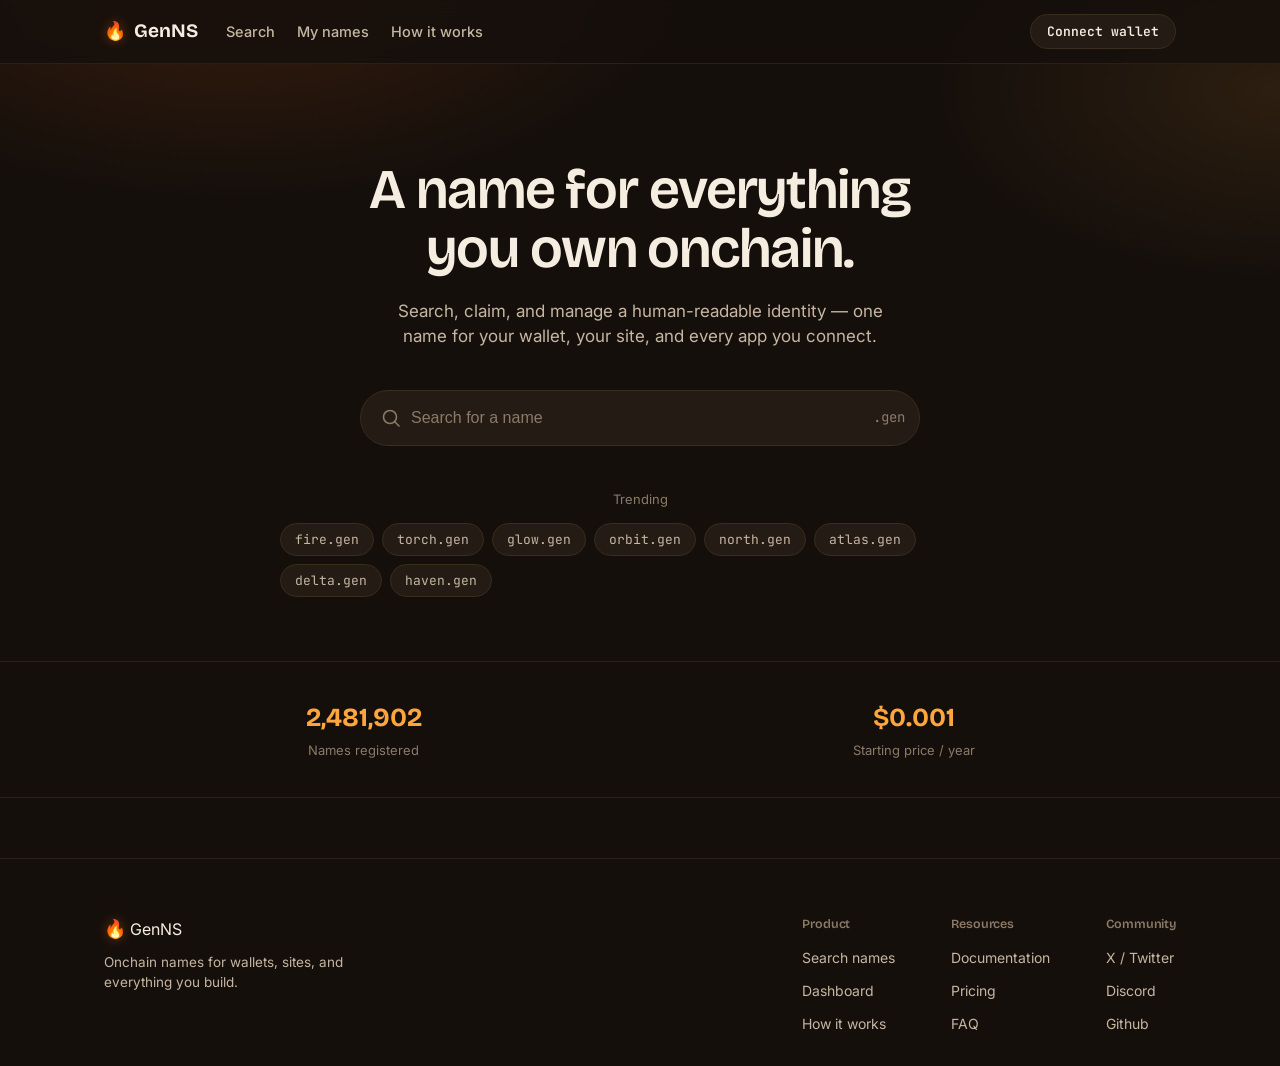
==== mock/index.html @ 193c3b16 "mock UI" ====
<!DOCTYPE html>
<html lang="en">
<head>
<meta charset="UTF-8">
<meta name="viewport" content="width=device-width, initial-scale=1.0">
<title>GenNS — claim your name onchain</title>
<link rel="icon" href="data:image/svg+xml,<svg xmlns=%22http://www.w3.org/2000/svg%22 viewBox=%220 0 32 32%22><text y=%2224%22 font-size=%2226%22>🔥</text></svg>">
<link rel="preconnect" href="https://fonts.googleapis.com">
<link rel="preconnect" href="https://fonts.gstatic.com" crossorigin>
<link href="https://fonts.googleapis.com/css2?family=Bricolage+Grotesque:opsz,wght@12..96,400..800&family=Inter:wght@400;500;600;700&family=JetBrains+Mono:wght@400;500&display=swap" rel="stylesheet">
<link rel="stylesheet" href="styles.css">
</head>
<body>

<div class="ember-field" aria-hidden="true"></div>

<header class="site-header">
  <div class="header-inner">
    <a href="#/" class="brand" data-nav>
      <span class="brand-mark">🔥</span>
      <span class="brand-name">GenNS</span>
    </a>
    <nav class="main-nav" id="mainNav">
      <a href="#/" data-nav>Search</a>
      <a href="#/names" data-nav>My names</a>
      <a href="#/learn" data-nav>How it works</a>
    </nav>
    <div class="header-actions">
      <button class="btn btn-ghost" id="navMenuToggle" aria-label="Toggle menu" aria-expanded="false">
        <span class="burger"></span>
      </button>
      <button class="btn btn-wallet" id="walletBtn"></button>
    </div>
  </div>
</header>

<main id="app" role="main"></main>

<footer class="site-footer">
  <div class="footer-inner">
    <div class="footer-brand">
      <span class="brand-mark">🔥</span>
      <span class="brand-name">GenNS</span>
      <p>Onchain names for wallets, sites, and everything you build.</p>
    </div>
    <div class="footer-links">
      <div class="footer-col">
        <h4>Product</h4>
        <a href="#/" data-nav>Search names</a>
        <a href="#/names" data-nav>Dashboard</a>
        <a href="#/learn" data-nav>How it works</a>
      </div>
      <div class="footer-col">
        <h4>Resources</h4>
        <a href="#/learn" data-nav>Documentation</a>
        <a href="#/learn" data-nav>Pricing</a>
        <a href="#/learn" data-nav>FAQ</a>
      </div>
      <div class="footer-col">
        <h4>Community</h4>
        <a href="#" onclick="return false">X / Twitter</a>
        <a href="#" onclick="return false">Discord</a>
        <a href="#" onclick="return false">Github</a>
      </div>
    </div>
  </div>
</footer>

<div class="toast-stack" id="toastStack" aria-live="polite"></div>

<!-- ============ TEMPLATES ============ -->

<template id="tpl-home">
  <section class="hero">
    <div class="hero-inner">
      <h1 class="hero-title">A name for everything<br>you own onchain.</h1>
      <p class="hero-sub">Search, claim, and manage a human-readable identity — one name for your wallet, your site, and every app you connect.</p>
      <form class="search-form" id="searchForm" autocomplete="off">
        <div class="search-box">
          <svg class="search-icon" width="20" height="20" viewBox="0 0 20 20" fill="none"><circle cx="9" cy="9" r="6.5" stroke="currentColor" stroke-width="1.6"/><path d="M14 14L18 18" stroke="currentColor" stroke-width="1.6" stroke-linecap="round"/></svg>
          <input type="text" id="searchInput" placeholder="Search for a name" spellcheck="false">
          <span class="search-suffix">.gen</span>
        </div>
        <div class="search-live" id="searchLive"></div>
      </form>
      <div class="hero-trending">
        <span class="trending-label">Trending</span>
        <div class="trending-list" id="trendingList"></div>
      </div>
    </div>
  </section>

  <section class="strip">
    <div class="strip-inner">
      <div class="stat"><span class="stat-num">2,481,902</span><span class="stat-label">Names registered</span></div>
      <div class="stat"><span class="stat-num">$0.001</span><span class="stat-label">Starting price / year</span></div>
    </div>
  </section>
</template>

<template id="tpl-search">
  <section class="page-search">
    <div class="page-inner">
      <form class="search-form search-form--compact" id="searchFormPage" autocomplete="off">
        <div class="search-box">
          <svg class="search-icon" width="18" height="18" viewBox="0 0 20 20" fill="none"><circle cx="9" cy="9" r="6.5" stroke="currentColor" stroke-width="1.6"/><path d="M14 14L18 18" stroke="currentColor" stroke-width="1.6" stroke-linecap="round"/></svg>
          <input type="text" id="searchInputPage" placeholder="Search for a name" spellcheck="false">
          <span class="search-suffix">.gen</span>
        </div>
      </form>
      <div class="results-head">
        <h2 id="resultsTitle">Results</h2>
        <div class="filter-row" id="filterRow">
          <button class="chip is-active" data-filter="all">All</button>
          <button class="chip" data-filter="available">Available</button>
          <button class="chip" data-filter="taken">Taken</button>
        </div>
      </div>
      <div class="results-list" id="resultsList"></div>
    </div>
  </section>
</template>

<template id="tpl-name">
  <section class="page-name">
    <div class="page-inner page-inner--narrow">
      <a href="#/" class="back-link" data-nav>&larr; Back to search</a>
      <div class="name-card" id="nameCard"></div>
    </div>
  </section>
</template>

<template id="tpl-register">
  <section class="page-register">
    <div class="page-inner page-inner--narrow">
      <div class="stepper" id="stepper"></div>
      <div class="register-panel" id="registerPanel"></div>
    </div>
  </section>
</template>

<template id="tpl-names">
  <section class="page-names">
    <div class="page-inner">
      <div class="page-head">
        <h1>My names</h1>
        <a href="#/" class="btn btn-primary" data-nav>Search names</a>
      </div>
      <div id="namesBody"></div>
    </div>
  </section>
</template>

<template id="tpl-profile">
  <section class="page-profile">
    <div class="page-inner page-inner--narrow" id="profileBody"></div>
  </section>
</template>

<template id="tpl-settings">
  <section class="page-settings">
    <div class="page-inner page-inner--narrow">
      <a href="#/names" class="back-link" data-nav>&larr; Back to my names</a>
      <div id="settingsBody"></div>
    </div>
  </section>
</template>

<template id="tpl-learn">
  <section class="page-learn">
    <div class="page-inner page-inner--narrow">
      <h1>How GenNS works</h1>
      <div class="faq" id="faqList"></div>
    </div>
  </section>
</template>

<div class="modal-backdrop" id="modalBackdrop">
  <div class="modal" id="modal" role="dialog" aria-modal="true"></div>
</div>

<script src="mock-data.js"></script>
<script src="app.js"></script>
</body>
</html>
---- mock/styles.css ----
/* ==========================================================
   GenNS — design tokens
   ========================================================== */
:root {
  --bg:            #150F0B;
  --bg-raised:     #1D1610;
  --surface:       #241B14;
  --surface-hi:    #2E2218;
  --border:        #3A2C1E;
  --border-soft:   #2A2019;

  --text:          #F6EDE1;
  --text-soft:     #C6B6A2;
  --text-muted:    #8B7A66;

  --ember:         #FF6A1A;
  --ember-bright:  #FFA53D;
  --ember-deep:    #C2410C;
  --ember-glow:    rgba(255, 122, 26, 0.35);

  --success:       #5FD98A;
  --error:         #FF6B6B;
  --warn:          #FFC24B;

  --radius-sm: 8px;
  --radius-md: 14px;
  --radius-lg: 22px;

  --font-display: "Bricolage Grotesque", "Inter", sans-serif;
  --font-body: "Inter", -apple-system, BlinkMacSystemFont, sans-serif;
  --font-mono: "JetBrains Mono", ui-monospace, SFMono-Regular, monospace;

  --shadow-card: 0 1px 0 rgba(255,255,255,0.03) inset, 0 12px 30px rgba(0,0,0,0.35);
  --max-w: 1120px;
}

* { box-sizing: border-box; }
html { scroll-behavior: smooth; }

body {
  margin: 0;
  background: var(--bg);
  color: var(--text);
  font-family: var(--font-body);
  font-size: 16px;
  line-height: 1.5;
  -webkit-font-smoothing: antialiased;
  position: relative;
  overflow-x: hidden;
}

h1, h2, h3, h4 {
  font-family: var(--font-display);
  font-weight: 600;
  letter-spacing: -0.01em;
  margin: 0;
  color: var(--text);
}

p { margin: 0; color: var(--text-soft); }
a { color: inherit; text-decoration: none; }
button { font-family: inherit; cursor: pointer; }
.mono { font-family: var(--font-mono); }
.muted { color: var(--text-muted); }
.text-warn { color: var(--warn); }

:focus-visible {
  outline: 2px solid var(--ember-bright);
  outline-offset: 2px;
  border-radius: 4px;
}

@media (prefers-reduced-motion: reduce) {
  *, *::before, *::after { animation-duration: 0.01ms !important; transition-duration: 0.01ms !important; }
}

/* ambient ember glow field behind everything */
.ember-field {
  position: fixed;
  inset: 0;
  z-index: -1;
  background:
    radial-gradient(60% 45% at 18% -5%, rgba(255,106,26,0.16), transparent 60%),
    radial-gradient(45% 35% at 100% 10%, rgba(255,165,61,0.10), transparent 60%),
    var(--bg);
}

/* ==========================================================
   Header
   ========================================================== */
.site-header {
  position: sticky;
  top: 0;
  z-index: 40;
  background: rgba(21, 15, 11, 0.82);
  backdrop-filter: blur(10px);
  border-bottom: 1px solid var(--border-soft);
}
.header-inner {
  max-width: var(--max-w);
  margin: 0 auto;
  padding: 14px 24px;
  display: flex;
  align-items: center;
  gap: 28px;
}
.brand { display: flex; align-items: center; gap: 8px; font-family: var(--font-display); font-weight: 700; font-size: 19px; }
.brand-mark { font-size: 18px; filter: drop-shadow(0 0 6px var(--ember-glow)); }
.main-nav { display: flex; align-items: center; gap: 22px; margin-right: auto; }
.main-nav a { color: var(--text-soft); font-size: 14.5px; font-weight: 500; transition: color .15s; }
.main-nav a:hover { color: var(--text); }
.header-actions { display: flex; align-items: center; gap: 10px; }
#navMenuToggle { display: none; }

/* ==========================================================
   Buttons
   ========================================================== */
.btn {
  display: inline-flex; align-items: center; justify-content: center; gap: 8px;
  border: 1px solid transparent;
  border-radius: 999px;
  padding: 11px 20px;
  font-size: 14.5px;
  font-weight: 600;
  line-height: 1;
  transition: transform .12s ease, background .15s, border-color .15s, box-shadow .15s;
  white-space: nowrap;
}
.btn:active { transform: scale(0.97); }
.btn-primary { background: var(--ember); color: #1A0D04; box-shadow: 0 6px 18px rgba(255,106,26,0.28); }
.btn-primary:hover { background: var(--ember-bright); }
.btn-secondary { background: var(--surface-hi); color: var(--text); border-color: var(--border); }
.btn-secondary:hover { border-color: var(--ember); }
.btn-ghost { background: transparent; color: var(--text-soft); border-color: var(--border); }
.btn-ghost:hover { color: var(--text); border-color: var(--text-muted); }
.btn-danger { background: transparent; color: var(--error); border-color: rgba(255,107,107,0.4); }
.btn-danger:hover { background: rgba(255,107,107,0.1); }
.btn-lg { padding: 14px 22px; font-size: 15.5px; border-radius: var(--radius-md); }
.btn-sm { padding: 8px 14px; font-size: 13px; }
.btn-block { width: 100%; }
.btn-wallet { background: var(--surface); color: var(--text); border: 1px solid var(--border); border-radius: 999px; padding: 10px 16px; font-family: var(--font-mono); font-size: 13px; }
.btn-wallet:hover { border-color: var(--ember); }
.btn-wallet.is-connected::before { content: "●"; color: var(--success); margin-right: 6px; font-size: 10px; }
.burger { display: block; width: 18px; height: 2px; background: var(--text); position: relative; }
.burger::before, .burger::after { content: ""; position: absolute; left: 0; width: 18px; height: 2px; background: var(--text); }
.burger::before { top: -6px; } .burger::after { top: 6px; }

/* ==========================================================
   Layout helpers
   ========================================================== */
main#app { min-height: 60vh; opacity: 0; transform: translateY(6px); transition: opacity .28s ease, transform .28s ease; }
main#app.is-in { opacity: 1; transform: translateY(0); }
.page-inner { max-width: var(--max-w); margin: 0 auto; padding: 48px 24px 80px; }
.page-inner--narrow { max-width: 620px; }
.back-link { display: inline-block; color: var(--text-muted); font-size: 14px; margin-bottom: 20px; }
.back-link:hover { color: var(--text); }

/* ==========================================================
   Hero / Home
   ========================================================== */
.hero { padding: 96px 24px 64px; text-align: center; }
.hero-inner { max-width: 720px; margin: 0 auto; }
.hero-title { font-size: clamp(34px, 5.4vw, 56px); line-height: 1.06; letter-spacing: -0.02em; }
.hero-sub { margin: 20px auto 40px; max-width: 520px; font-size: 17px; color: var(--text-soft); }

.search-form { position: relative; }
.search-box {
  display: flex; align-items: center; gap: 10px;
  background: var(--surface);
  border: 1.5px solid var(--border);
  border-radius: 999px;
  padding: 8px 10px 8px 20px;
  max-width: 560px;
  margin: 0 auto;
  transition: border-color .15s, box-shadow .15s;
}
.search-box:focus-within { border-color: var(--ember); box-shadow: 0 0 0 4px var(--ember-glow); }
.search-icon { color: var(--text-muted); flex-shrink: 0; }
.search-box input {
  flex: 1; min-width: 0; background: none; border: none; outline: none;
  color: var(--text); font-size: 16px; padding: 10px 0;
}
.search-box input::placeholder { color: var(--text-muted); }
.search-suffix { color: var(--text-muted); font-family: var(--font-mono); font-size: 14px; padding-right: 4px; }
.search-form--compact .search-box { max-width: 100%; margin: 0 0 32px; }

.search-live {
  position: absolute; left: 0; right: 0; top: calc(100% + 8px);
  max-width: 560px; margin: 0 auto;
  background: var(--bg-raised); border: 1px solid var(--border); border-radius: var(--radius-md);
  box-shadow: var(--shadow-card);
  overflow: hidden; opacity: 0; pointer-events: none; transform: translateY(-4px);
  transition: opacity .15s, transform .15s;
}
.search-live.is-open { opacity: 1; pointer-events: auto; transform: translateY(0); }
.live-row { display: flex; align-items: center; justify-content: space-between; padding: 14px 18px; text-align: left; }
.live-row:hover { background: var(--surface-hi); }
.live-row--error { color: var(--text-muted); font-size: 14px; }
.live-name { font-family: var(--font-mono); font-size: 15px; }

.hero-trending { margin-top: 44px; display: flex; align-items: center; justify-content: center; gap: 14px; flex-wrap: wrap; }
.trending-label { font-size: 13px; color: var(--text-muted); }
.trending-list { display: flex; gap: 8px; flex-wrap: wrap; }
.trending-pill {
  background: var(--surface); border: 1px solid var(--border); color: var(--text-soft);
  border-radius: 999px; padding: 7px 14px; font-family: var(--font-mono); font-size: 13px;
  transition: border-color .15s, color .15s;
}
.trending-pill:hover { border-color: var(--ember); color: var(--text); }

/* stat strip */
.strip { border-top: 1px solid var(--border-soft); border-bottom: 1px solid var(--border-soft); }
.strip-inner { max-width: var(--max-w); margin: 0 auto; padding: 36px 24px; display: flex; justify-content: space-around; flex-wrap: wrap; gap: 28px; }
.stat { display: flex; flex-direction: column; align-items: center; gap: 4px; }
.stat-num { font-family: var(--font-display); font-size: 26px; font-weight: 700; color: var(--ember-bright); }
.stat-label { font-size: 13px; color: var(--text-muted); }

/* how it works */
.how-inner { max-width: var(--max-w); margin: 0 auto; padding: 80px 24px; display: grid; grid-template-columns: repeat(3, 1fr); gap: 36px; }
.how-step { display: flex; flex-direction: column; gap: 10px; }
.how-index {
  width: 34px; height: 34px; border-radius: 50%; display: flex; align-items: center; justify-content: center;
  background: var(--surface); border: 1px solid var(--border); color: var(--ember-bright);
  font-family: var(--font-mono); font-size: 14px; margin-bottom: 6px;
}
.how-step h3 { font-size: 18px; }
.how-step p { font-size: 14.5px; }

/* ==========================================================
   Badges / chips
   ========================================================== */
.badge { display: inline-flex; align-items: center; padding: 4px 10px; border-radius: 999px; font-size: 12.5px; font-weight: 600; }
.badge-available { background: rgba(95,217,138,0.14); color: var(--success); }
.badge-taken { background: rgba(139,122,102,0.16); color: var(--text-muted); }
.badge-primary { background: rgba(255,106,26,0.16); color: var(--ember-bright); }

.chip {
  background: transparent; border: 1px solid var(--border); color: var(--text-soft);
  padding: 7px 14px; border-radius: 999px; font-size: 13.5px; font-weight: 500;
}
.chip.is-active { background: var(--surface-hi); border-color: var(--ember); color: var(--text); }

/* ==========================================================
   Search results page
   ========================================================== */
.results-head { display: flex; align-items: center; justify-content: space-between; margin-bottom: 18px; flex-wrap: wrap; gap: 14px; }
.results-head h2 { font-size: 20px; }
.filter-row { display: flex; gap: 8px; }
.results-list { display: flex; flex-direction: column; gap: 10px; }
.result-row {
  display: flex; align-items: center; justify-content: space-between;
  background: var(--surface); border: 1px solid var(--border-soft); border-radius: var(--radius-md);
  padding: 16px 20px; transition: border-color .15s;
}
.result-row:hover { border-color: var(--border); }
.result-main { display: flex; align-items: center; gap: 12px; }
.result-name { font-family: var(--font-mono); font-size: 15.5px; }
.result-side { display: flex; align-items: center; gap: 16px; }
.result-price { font-weight: 600; }
.result-owner { font-family: var(--font-mono); font-size: 13px; color: var(--text-muted); }

.empty-state { padding: 48px 20px; text-align: center; }
.empty-state--card { background: var(--surface); border: 1px dashed var(--border); border-radius: var(--radius-md); display: flex; flex-direction: column; gap: 14px; align-items: center; }

/* ==========================================================
   Name detail card
   ========================================================== */
.name-card { background: var(--surface); border: 1px solid var(--border-soft); border-radius: var(--radius-lg); padding: 36px; box-shadow: var(--shadow-card); }
.name-card-head { display: flex; align-items: center; justify-content: space-between; gap: 12px; margin-bottom: 6px; }
.name-card-head h1 { font-family: var(--font-mono); font-size: 26px; font-weight: 600; }
.name-tier { font-size: 14px; margin-bottom: 24px; }
.price-block { display: flex; align-items: baseline; gap: 8px; margin-bottom: 22px; }
.price-num { font-family: var(--font-display); font-size: 38px; font-weight: 700; }
.name-meta { margin-top: 22px; display: flex; flex-direction: column; gap: 10px; }
.meta-row { display: flex; justify-content: space-between; font-size: 14px; padding: 10px 0; border-top: 1px solid var(--border-soft); color: var(--text-soft); }
.owner-block { display: flex; flex-direction: column; gap: 4px; margin: 18px 0 6px; }
.owner-label { font-size: 13px; color: var(--text-muted); }
.owner-address { font-size: 16px; }

/* ==========================================================
   Register flow
   ========================================================== */
.stepper { display: flex; align-items: center; justify-content: center; gap: 6px; margin-bottom: 36px; }
.step { display: flex; align-items: center; gap: 8px; opacity: 0.45; }
.step.is-active, .step.is-done { opacity: 1; }
.step-dot {
  width: 24px; height: 24px; border-radius: 50%; display: flex; align-items: center; justify-content: center;
  background: var(--surface); border: 1px solid var(--border); font-size: 12px; font-family: var(--font-mono);
}
.step.is-active .step-dot { background: var(--ember); border-color: var(--ember); color: #1A0D04; }
.step.is-done .step-dot { background: var(--success); border-color: var(--success); color: #0B2016; }
.step-label { font-size: 12.5px; color: var(--text-soft); }
.step:not(:last-child)::after { content: ""; width: 22px; height: 1px; background: var(--border); margin-left: 8px; }

.panel-card { background: var(--surface); border: 1px solid var(--border-soft); border-radius: var(--radius-lg); padding: 32px; box-shadow: var(--shadow-card); }
.panel-card--center { text-align: center; }
.panel-card--danger { border-color: rgba(255,107,107,0.25); }
.panel-card + .panel-card { margin-top: 18px; }
.panel-card h2 { font-size: 19px; margin-bottom: 6px; }
.panel-sub { font-size: 14px; margin-bottom: 22px; }

.years-grid { display: grid; grid-template-columns: repeat(4, 1fr); gap: 10px; margin-bottom: 22px; }
.year-opt {
  background: var(--bg-raised); border: 1.5px solid var(--border); border-radius: var(--radius-sm);
  padding: 14px 8px; display: flex; flex-direction: column; align-items: center; gap: 2px;
  transition: border-color .15s, background .15s;
}
.year-opt.is-active { border-color: var(--ember); background: rgba(255,106,26,0.08); }
.year-num { font-family: var(--font-display); font-size: 20px; font-weight: 700; }
.year-label { font-size: 11.5px; color: var(--text-muted); }

.total-row { display: flex; justify-content: space-between; align-items: baseline; padding: 16px 0; border-top: 1px solid var(--border-soft); margin-bottom: 20px; }
.total-num { font-family: var(--font-display); font-size: 22px; font-weight: 700; color: var(--ember-bright); }

.wallet-row { display: flex; align-items: center; gap: 10px; background: var(--bg-raised); border: 1px solid var(--border); border-radius: var(--radius-sm); padding: 14px 16px; margin-bottom: 20px; }
.wallet-dot { width: 8px; height: 8px; border-radius: 50%; background: var(--success); }

.confirm-grid { margin-bottom: 24px; }
.confirm-row { display: flex; justify-content: space-between; font-size: 14.5px; padding: 12px 0; border-bottom: 1px solid var(--border-soft); color: var(--text-soft); }
.confirm-row span:last-child { color: var(--text); }
.confirm-row--total { font-weight: 700; }
.confirm-row--total span { color: var(--ember-bright); font-size: 16px; }

.tx-spinner, .wallet-spinner {
  width: 40px; height: 40px; margin: 0 auto 20px;
  border: 3px solid var(--border); border-top-color: var(--ember); border-radius: 50%;
  animation: spin 0.85s linear infinite;
}
@keyframes spin { to { transform: rotate(360deg); } }
.done-mark {
  width: 56px; height: 56px; margin: 0 auto 18px; border-radius: 50%;
  background: rgba(95,217,138,0.14); color: var(--success); font-size: 26px;
  display: flex; align-items: center; justify-content: center;
}

/* ==========================================================
   Dashboard
   ========================================================== */
.page-head { display: flex; align-items: center; justify-content: space-between; margin-bottom: 28px; flex-wrap: wrap; gap: 14px; }
.names-grid { display: grid; grid-template-columns: repeat(auto-fill, minmax(240px, 1fr)); gap: 14px; }
.owned-card { background: var(--surface); border: 1px solid var(--border-soft); border-radius: var(--radius-md); padding: 20px; display: flex; flex-direction: column; gap: 14px; }
.owned-head { display: flex; align-items: center; justify-content: space-between; gap: 8px; }
.owned-name { font-family: var(--font-mono); font-size: 15.5px; }
.owned-meta { font-size: 13px; }
.owned-actions { display: flex; gap: 8px; }

/* ==========================================================
   Profile
   ========================================================== */
.profile-card { background: var(--surface); border: 1px solid var(--border-soft); border-radius: var(--radius-lg); padding: 40px; text-align: center; box-shadow: var(--shadow-card); }
.profile-avatar { width: 76px; height: 76px; border-radius: 50%; margin: 0 auto 18px; }
.profile-card h1 { font-family: var(--font-mono); font-size: 22px; margin-bottom: 6px; }
.profile-address { font-size: 13px; color: var(--text-muted); margin-bottom: 28px; }
.profile-records { text-align: left; margin-bottom: 26px; }
.record-row { display: flex; justify-content: space-between; padding: 12px 0; border-top: 1px solid var(--border-soft); font-size: 14px; color: var(--text-soft); }
.record-row span:last-child { color: var(--text); }

/* ==========================================================
   Settings / forms
   ========================================================== */
.page-settings h1 { font-family: var(--font-mono); font-size: 22px; margin-bottom: 20px; }
.field { display: flex; flex-direction: column; gap: 6px; margin-bottom: 16px; font-size: 13.5px; color: var(--text-soft); }
.field input, .field textarea {
  background: var(--bg-raised); border: 1px solid var(--border); border-radius: var(--radius-sm);
  padding: 12px 14px; color: var(--text); font-family: var(--font-body); font-size: 14.5px; outline: none; resize: vertical;
}
.field input:focus, .field textarea:focus { border-color: var(--ember); }

/* ==========================================================
   FAQ / learn
   ========================================================== */
.page-learn h1 { font-size: 28px; margin-bottom: 28px; }
.faq-item { border-bottom: 1px solid var(--border-soft); }
.faq-q { width: 100%; background: none; border: none; display: flex; align-items: center; justify-content: space-between; padding: 18px 0; color: var(--text); font-size: 15.5px; font-weight: 500; text-align: left; }
.faq-caret { color: var(--text-muted); font-size: 18px; transition: transform .2s; }
.faq-item.is-open .faq-caret { transform: rotate(45deg); color: var(--ember-bright); }
.faq-a { max-height: 0; overflow: hidden; transition: max-height .25s ease; }
.faq-item.is-open .faq-a { max-height: 200px; }
.faq-a p { padding-bottom: 18px; font-size: 14.5px; }

/* ==========================================================
   Modal
   ========================================================== */
.modal-backdrop {
  position: fixed; inset: 0; background: rgba(10,7,5,0.6); backdrop-filter: blur(3px);
  display: flex; align-items: center; justify-content: center; padding: 20px;
  opacity: 0; pointer-events: none; transition: opacity .18s; z-index: 100;
}
.modal-backdrop.is-open { opacity: 1; pointer-events: auto; }
.modal {
  background: var(--bg-raised); border: 1px solid var(--border); border-radius: var(--radius-lg);
  padding: 32px; max-width: 380px; width: 100%; position: relative; box-shadow: var(--shadow-card);
  transform: scale(0.96) translateY(8px); transition: transform .18s;
}
.modal-backdrop.is-open .modal { transform: scale(1) translateY(0); }
.modal-close { position: absolute; top: 14px; right: 14px; background: none; border: none; color: var(--text-muted); font-size: 20px; line-height: 1; }
.modal-close:hover { color: var(--text); }
.modal-wallet, .modal-simple { text-align: center; }
.modal-wallet h3, .modal-simple h3 { margin-bottom: 8px; font-size: 17px; }
.modal-wallet p, .modal-simple p { font-size: 13.5px; margin-bottom: 18px; }
.modal-actions { display: flex; gap: 10px; }

/* ==========================================================
   Toasts
   ========================================================== */
.toast-stack { position: fixed; bottom: 24px; left: 50%; transform: translateX(-50%); z-index: 200; display: flex; flex-direction: column; gap: 8px; align-items: center; }
.toast {
  background: var(--bg-raised); border: 1px solid var(--border); color: var(--text);
  padding: 12px 20px; border-radius: 999px; font-size: 13.5px; box-shadow: var(--shadow-card);
  opacity: 0; transform: translateY(8px); transition: opacity .2s, transform .2s;
}
.toast.is-in { opacity: 1; transform: translateY(0); }
.toast--success { border-color: rgba(95,217,138,0.4); }
.toast--success::before { content: "● "; color: var(--success); }

/* ==========================================================
   Footer
   ========================================================== */
.site-footer { border-top: 1px solid var(--border-soft); margin-top: 60px; }
.footer-inner { max-width: var(--max-w); margin: 0 auto; padding: 56px 24px 32px; display: flex; justify-content: space-between; gap: 48px; flex-wrap: wrap; }
.footer-brand { max-width: 260px; }
.footer-brand p { margin-top: 10px; font-size: 13.5px; }
.footer-links { display: flex; gap: 56px; flex-wrap: wrap; }
.footer-col { display: flex; flex-direction: column; gap: 12px; }
.footer-col h4 { font-size: 12.5px; color: var(--text-muted); font-weight: 600; margin-bottom: 2px; }
.footer-col a { font-size: 14px; color: var(--text-soft); }
.footer-col a:hover { color: var(--text); }
.footer-bottom { border-top: 1px solid var(--border-soft); padding: 18px 24px; text-align: center; font-size: 12.5px; color: var(--text-muted); }

/* ==========================================================
   Responsive
   ========================================================== */
@media (max-width: 860px) {
  .how-inner { grid-template-columns: 1fr; gap: 32px; }
}

@media (max-width: 720px) {
  .main-nav {
    position: fixed; top: 61px; left: 0; right: 0; background: var(--bg-raised);
    border-bottom: 1px solid var(--border); flex-direction: column; align-items: flex-start;
    padding: 16px 24px; gap: 14px; transform: translateY(-8px); opacity: 0; pointer-events: none; transition: opacity .18s, transform .18s;
  }
  .main-nav.is-open { opacity: 1; pointer-events: auto; transform: translateY(0); }
  #navMenuToggle { display: inline-flex; }
  .hero { padding: 64px 20px 48px; }
  .name-card, .panel-card, .profile-card { padding: 24px; }
  .years-grid { grid-template-columns: repeat(2, 1fr); }
  .footer-inner { flex-direction: column; gap: 32px; }
}
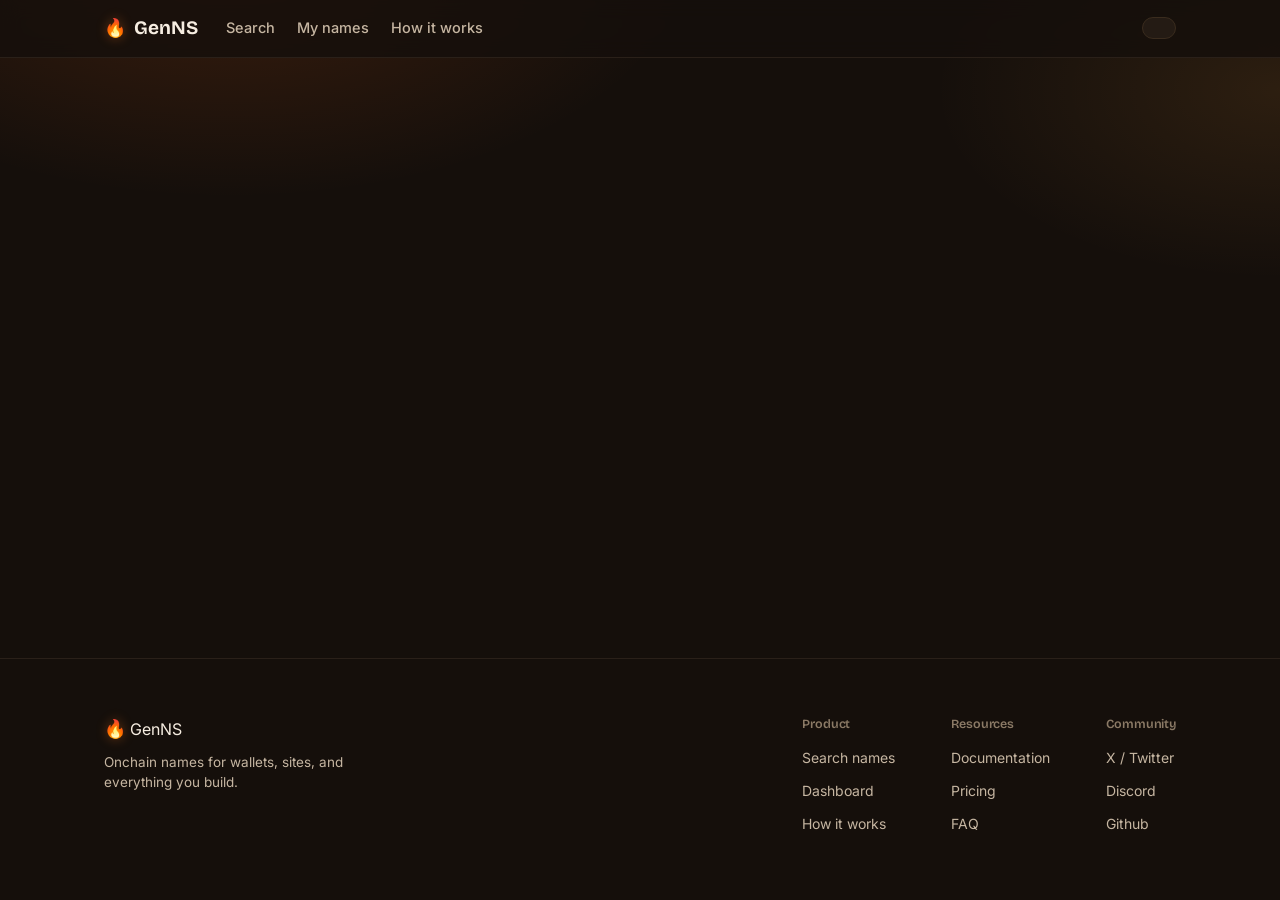
==== commit 6ef43b8e: "feat: default fee per name length" ====
--- a/mock/index.html
+++ b/mock/index.html
@@ -93,7 +93,7 @@
   <section class="strip">
     <div class="strip-inner">
       <div class="stat"><span class="stat-num">2,481,902</span><span class="stat-label">Names registered</span></div>
-      <div class="stat"><span class="stat-num">$0.001</span><span class="stat-label">Starting price / year</span></div>
+      <div class="stat"><span class="stat-num" id="statDefaultFee">—</span><span class="stat-label">Starting price / year</span></div>
     </div>
   </section>
 </template>
@@ -179,7 +179,7 @@
   <div class="modal" id="modal" role="dialog" aria-modal="true"></div>
 </div>
 
-<script src="mock-data.js"></script>
-<script src="app.js"></script>
+<script type="module" src="mock-data.js"></script>
+<script type="module" src="app.js"></script>
 </body>
 </html>
--- a/mock/styles.css
+++ b/mock/styles.css
@@ -312,6 +312,22 @@
 .total-row { display: flex; justify-content: space-between; align-items: baseline; padding: 16px 0; border-top: 1px solid var(--border-soft); margin-bottom: 20px; }
 .total-num { font-family: var(--font-display); font-size: 22px; font-weight: 700; color: var(--ember-bright); }
 
+.year-stepper {
+  display: flex; align-items: center; justify-content: space-between;
+  background: var(--bg-raised); border: 1.5px solid var(--border);
+  border-radius: var(--radius-md); padding: 10px 18px; margin-bottom: 22px;
+}
+.stepper-btn {
+  width: 34px; height: 34px; border-radius: 50%;
+  border: 1px solid var(--border); background: var(--surface); color: var(--text);
+  font-size: 18px; display: flex; align-items: center; justify-content: center;
+  transition: border-color .15s, background .15s;
+}
+.stepper-btn:hover { border-color: var(--ember); }
+.stepper-btn:disabled { opacity: 0.35; pointer-events: none; }
+.stepper-value { display: flex; flex-direction: column; align-items: center; gap: 2px; }
+.stepper-label { font-size: 11.5px; color: var(--text-muted); }
+
 .wallet-row { display: flex; align-items: center; gap: 10px; background: var(--bg-raised); border: 1px solid var(--border); border-radius: var(--radius-sm); padding: 14px 16px; margin-bottom: 20px; }
 .wallet-dot { width: 8px; height: 8px; border-radius: 50%; background: var(--success); }
 
